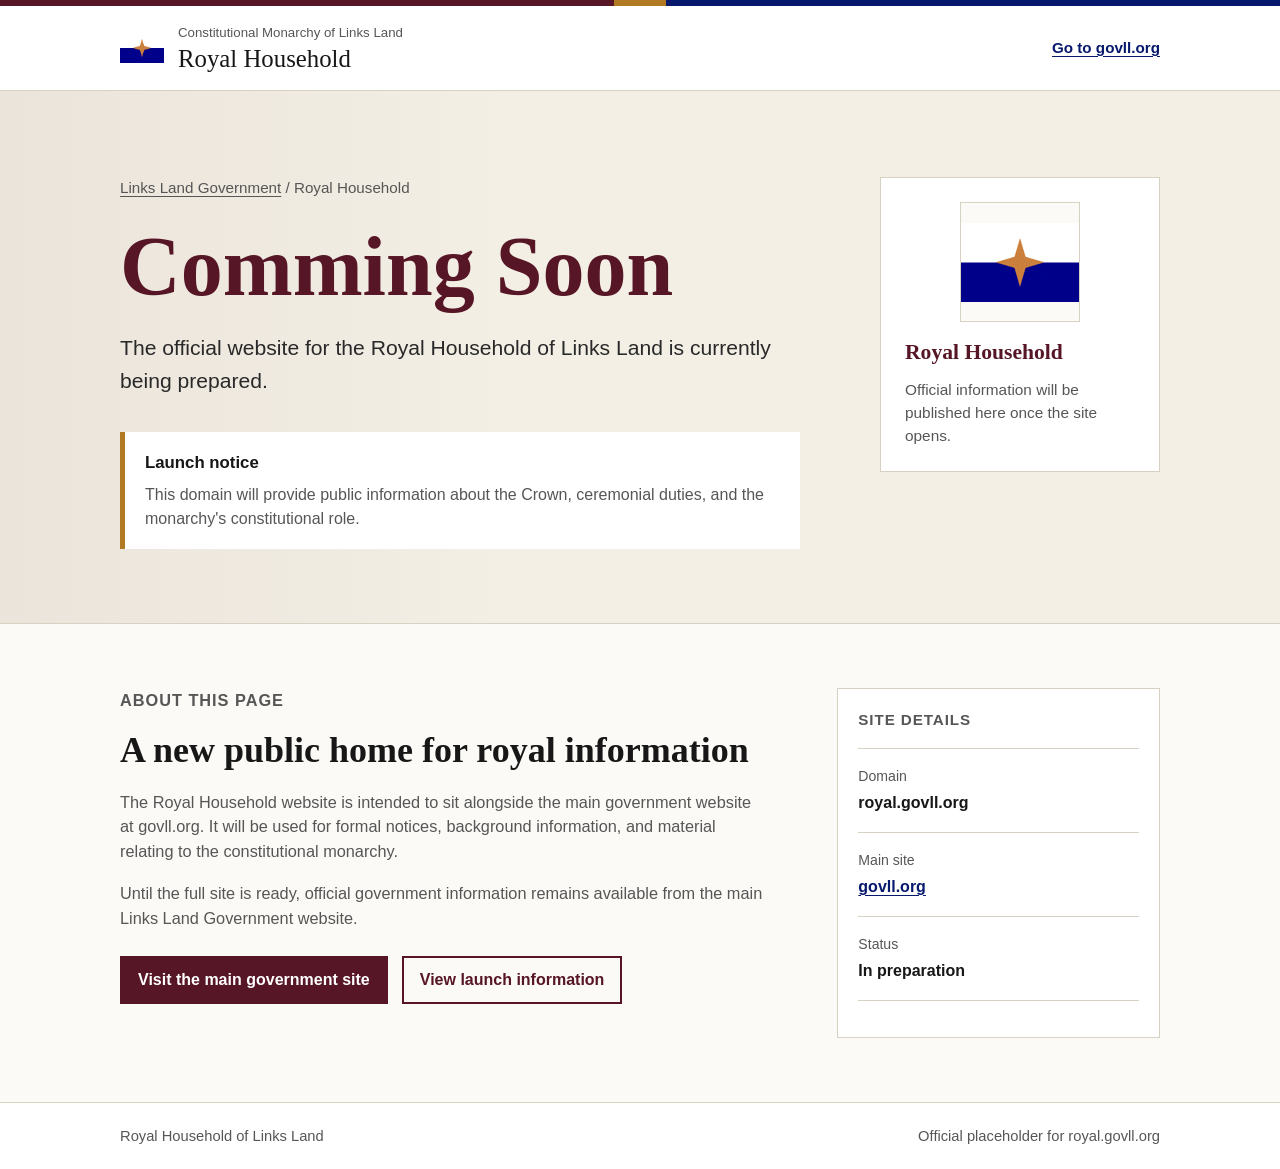
==== index.html @ cb1fd9d8 "Comming Soon" ====
<!DOCTYPE html>
<html lang="en">
<head>
  <meta charset="UTF-8" />
  <meta name="viewport" content="width=device-width, initial-scale=1.0" />
  <title>Royal Household of Links Land | Comming Soon</title>
  <meta name="description" content="Official placeholder page for the Royal Household of Links Land." />
  <style>
    :root {
      --ink: #171717;
      --muted: #565656;
      --border: #d7d1c2;
      --paper: #fbfaf6;
      --cream: #f3efe5;
      --maroon: #571626;
      --navy: #07196d;
      --gold: #b17922;
      --focus: #ffdd00;
    }

    * {
      box-sizing: border-box;
    }

    html {
      min-height: 100%;
      background: var(--paper);
    }

    body {
      min-height: 100%;
      margin: 0;
      color: var(--ink);
      background: var(--paper);
      font-family: Arial, Helvetica, sans-serif;
      font-size: 16px;
      line-height: 1.5;
    }

    a {
      color: var(--navy);
      text-decoration-thickness: 1px;
      text-underline-offset: 0.18em;
    }

    a:focus-visible,
    button:focus-visible {
      outline: 3px solid var(--focus);
      outline-offset: 2px;
    }

    .top-strip {
      height: 6px;
      background: linear-gradient(90deg, var(--maroon) 0 48%, var(--gold) 48% 52%, var(--navy) 52% 100%);
    }

    .wrap {
      width: min(1040px, calc(100% - 32px));
      margin: 0 auto;
    }

    .masthead {
      border-bottom: 1px solid var(--border);
      background: #fff;
    }

    .masthead-inner {
      min-height: 84px;
      display: flex;
      align-items: center;
      justify-content: space-between;
      gap: 24px;
      padding: 16px 0;
    }

    .identity {
      display: flex;
      align-items: center;
      gap: 14px;
      min-width: 0;
      color: inherit;
      text-decoration: none;
    }

    .identity img {
      width: 44px;
      height: 44px;
      object-fit: contain;
      flex: 0 0 auto;
    }

    .identity-text {
      display: grid;
      gap: 2px;
      min-width: 0;
    }

    .department {
      color: var(--muted);
      font-size: 0.83rem;
    }

    .site-name {
      color: var(--ink);
      font-family: Georgia, "Times New Roman", serif;
      font-size: clamp(1.22rem, 3vw, 1.55rem);
      line-height: 1.15;
    }

    .main-site {
      flex: 0 0 auto;
      font-weight: 700;
      font-size: 0.95rem;
    }

    .hero {
      padding: clamp(46px, 8vw, 86px) 0 clamp(42px, 7vw, 74px);
      border-bottom: 1px solid var(--border);
      background:
        linear-gradient(90deg, rgba(87, 22, 38, 0.05), transparent 40%),
        var(--cream);
    }

    .hero-grid {
      display: grid;
      grid-template-columns: minmax(0, 1fr) 280px;
      gap: clamp(34px, 6vw, 74px);
      align-items: start;
    }

    .breadcrumb {
      margin: 0 0 26px;
      color: var(--muted);
      font-size: 0.95rem;
    }

    .breadcrumb a {
      color: var(--muted);
    }

    h1 {
      max-width: 760px;
      margin: 0;
      font-family: Georgia, "Times New Roman", serif;
      font-size: clamp(2.65rem, 8vw, 5.25rem);
      line-height: 0.98;
      letter-spacing: 0;
      color: var(--maroon);
    }

    .lead {
      max-width: 680px;
      margin: 24px 0 0;
      color: #292929;
      font-size: clamp(1.1rem, 2.5vw, 1.32rem);
      line-height: 1.55;
    }

    .notice {
      margin-top: 34px;
      max-width: 680px;
      padding: 18px 20px;
      border-left: 5px solid var(--gold);
      background: #fff;
    }

    .notice h2 {
      margin: 0 0 8px;
      font-size: 1.05rem;
    }

    .notice p {
      margin: 0;
      color: var(--muted);
    }

    .crest-panel {
      border: 1px solid var(--border);
      background: #fff;
      padding: 24px;
    }

    .crest-panel img {
      display: block;
      width: 120px;
      height: 120px;
      object-fit: contain;
      margin: 0 auto 18px;
      border: 1px solid var(--border);
      background: var(--paper);
    }

    .crest-panel h2 {
      margin: 0;
      font-family: Georgia, "Times New Roman", serif;
      font-size: 1.35rem;
      line-height: 1.2;
      color: var(--maroon);
    }

    .crest-panel p {
      margin: 12px 0 0;
      color: var(--muted);
      font-size: 0.96rem;
    }

    .content {
      padding: clamp(36px, 6vw, 64px) 0;
      background: var(--paper);
    }

    .content-grid {
      display: grid;
      grid-template-columns: 2fr 1fr;
      gap: clamp(30px, 6vw, 72px);
      align-items: start;
    }

    .section-label {
      margin: 0 0 8px;
      color: var(--maroon);
      font-size: 0.86rem;
      font-weight: 700;
      letter-spacing: 0.06em;
      text-transform: uppercase;
    }

    .content h2 {
      margin: 0 0 18px;
      font-family: Georgia, "Times New Roman", serif;
      font-size: clamp(1.7rem, 4vw, 2.25rem);
      line-height: 1.15;
    }

    .content p {
      max-width: 680px;
      margin: 0 0 18px;
      color: var(--muted);
      font-size: 1.02rem;
    }

    .facts {
      border-top: 1px solid var(--border);
    }

    .fact {
      padding: 17px 0;
      border-bottom: 1px solid var(--border);
    }

    .fact dt {
      margin: 0 0 4px;
      color: var(--muted);
      font-size: 0.88rem;
    }

    .fact dd {
      margin: 0;
      font-weight: 700;
    }

    .actions {
      display: flex;
      flex-wrap: wrap;
      gap: 14px;
      margin-top: 26px;
    }

    .button {
      display: inline-flex;
      min-height: 44px;
      align-items: center;
      justify-content: center;
      padding: 10px 16px;
      border: 2px solid var(--maroon);
      color: #fff;
      background: var(--maroon);
      font-weight: 700;
      text-decoration: none;
    }

    .button.secondary {
      color: var(--maroon);
      background: transparent;
    }

    .sidebar {
      padding: 20px;
      border: 1px solid var(--border);
      background: #fff;
    }

    .sidebar h2 {
      margin-bottom: 12px;
      font-size: 1.25rem;
    }

    .sidebar p {
      margin: 0;
      font-size: 0.95rem;
    }

    .footer {
      border-top: 1px solid var(--border);
      background: #fff;
    }

    .footer-inner {
      padding: 22px 0;
      display: flex;
      align-items: center;
      justify-content: space-between;
      gap: 20px;
      color: var(--muted);
      font-size: 0.92rem;
    }

    @media (max-width: 760px) {
      .masthead-inner,
      .footer-inner {
        align-items: flex-start;
        flex-direction: column;
      }

      .hero-grid,
      .content-grid {
        grid-template-columns: 1fr;
      }

      .crest-panel {
        max-width: 360px;
      }

      .main-site {
        font-size: 0.9rem;
      }
    }

    @media (max-width: 460px) {
      .wrap {
        width: min(100% - 24px, 1040px);
      }

      .identity {
        align-items: flex-start;
      }

      .identity img {
        width: 38px;
        height: 38px;
      }

      h1 {
        font-size: clamp(2.55rem, 17vw, 4rem);
      }

      .button {
        width: 100%;
      }
    }

a:active {
    border: 3px dotted var(--maroon);
}

::selection {
  background: var(--maroon);  
  color: white; /* optional */
}

/* Firefox needs its own selector */
::-moz-selection {
  background: var(--maroon);
  color: white;
}
  </style>
</head>
<body>
  <div class="top-strip" aria-hidden="true"></div>

  <header class="masthead">
    <div class="wrap masthead-inner">
      <a class="identity" href="https://royal.govll.org" aria-label="Royal Household of Links Land">
        <img src="assets/links-land-flag.png" alt="" />
        <span class="identity-text">
          <span class="department">Constitutional Monarchy of Links Land</span>
          <span class="site-name">Royal Household</span>
        </span>
      </a>
      <a class="main-site" href="https://govll.org" target="_blank" rel="noopener noreferrer">Go to govll.org</a>
    </div>
  </header>

  <main>
    <section class="hero">
      <div class="wrap hero-grid">
        <div>
          <p class="breadcrumb"><a href="https://govll.org" target="_blank" rel="noopener noreferrer">Links Land Government</a> / Royal Household</p>
          <h1>Comming Soon</h1>
          <p class="lead">The official website for the Royal Household of Links Land is currently being prepared.</p>

          <div class="notice" role="note" aria-label="Launch notice">
            <h2>Launch notice</h2>
            <p>This domain will provide public information about the Crown, ceremonial duties, and the monarchy's constitutional role.</p>
          </div>
        </div>

        <aside class="crest-panel" aria-label="Links Land flag">
          <img src="assets/links-land-flag.png" alt="Flag of Links Land" />
          <h2>Royal Household</h2>
          <p>Official information will be published here once the site opens.</p>
        </aside>
      </div>
    </section>

    <section class="content" id="launch-information">
      <div class="wrap content-grid">
        <div>
          <p class="section-label">About this page</p>
          <h2>A new public home for royal information</h2>
          <p>The Royal Household website is intended to sit alongside the main government website at govll.org. It will be used for formal notices, background information, and material relating to the constitutional monarchy.</p>
          <p>Until the full site is ready, official government information remains available from the main Links Land Government website.</p>

          <div class="actions" aria-label="Useful links">
            <a class="button" href="https://govll.org" target="_blank" rel="noopener noreferrer">Visit the main government site</a>
            <a class="button secondary" href="#launch-information">View launch information</a>
          </div>
        </div>

        <aside class="sidebar" aria-label="Site details">
          <p class="section-label">Site details</p>
          <dl class="facts">
            <div class="fact">
              <dt>Domain</dt>
              <dd>royal.govll.org</dd>
            </div>
            <div class="fact">
              <dt>Main site</dt>
              <dd><a href="https://govll.org" target="_blank" rel="noopener noreferrer">govll.org</a></dd>
            </div>
            <div class="fact">
              <dt>Status</dt>
              <dd>In preparation</dd>
            </div>
          </dl>
        </aside>
      </div>
    </section>
  </main>

  <footer class="footer">
    <div class="wrap footer-inner">
      <span>Royal Household of Links Land</span>
      <span>Official placeholder for royal.govll.org</span>
    </div>
  </footer>
</body>
</html>
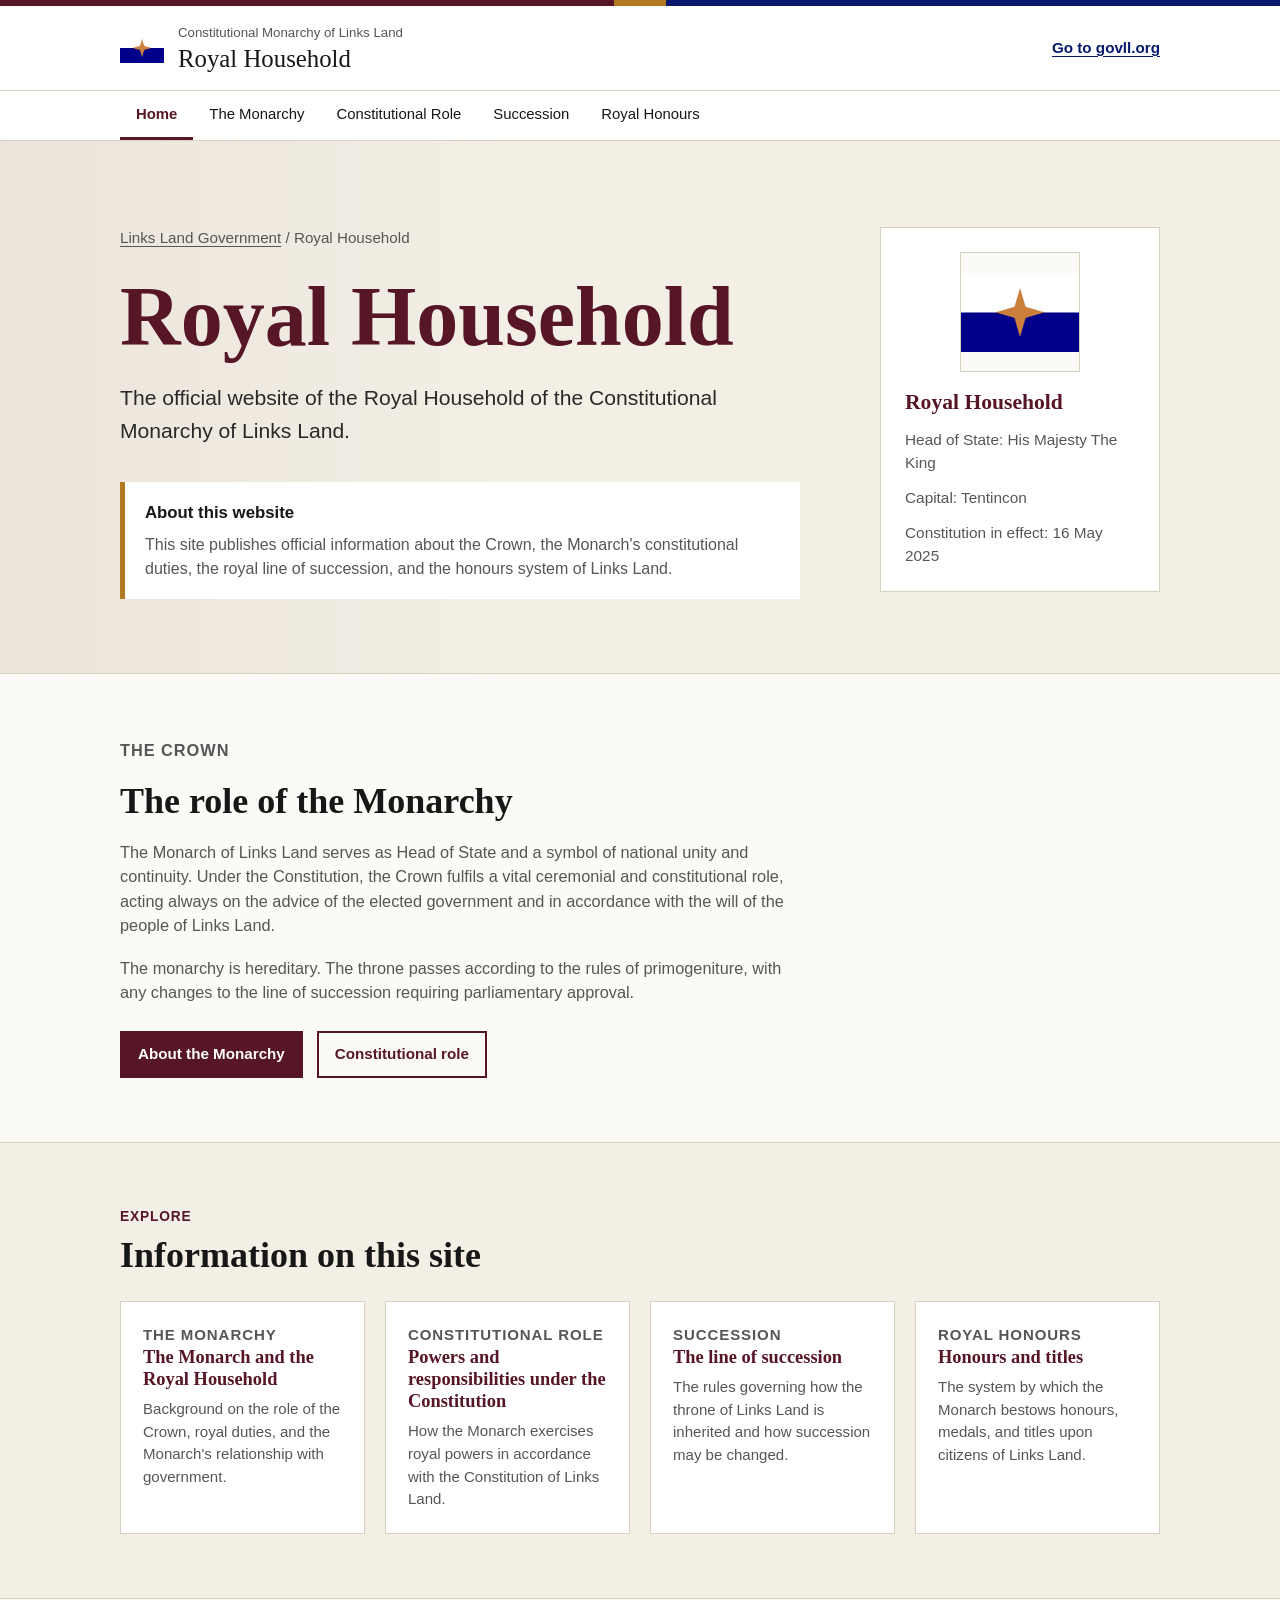
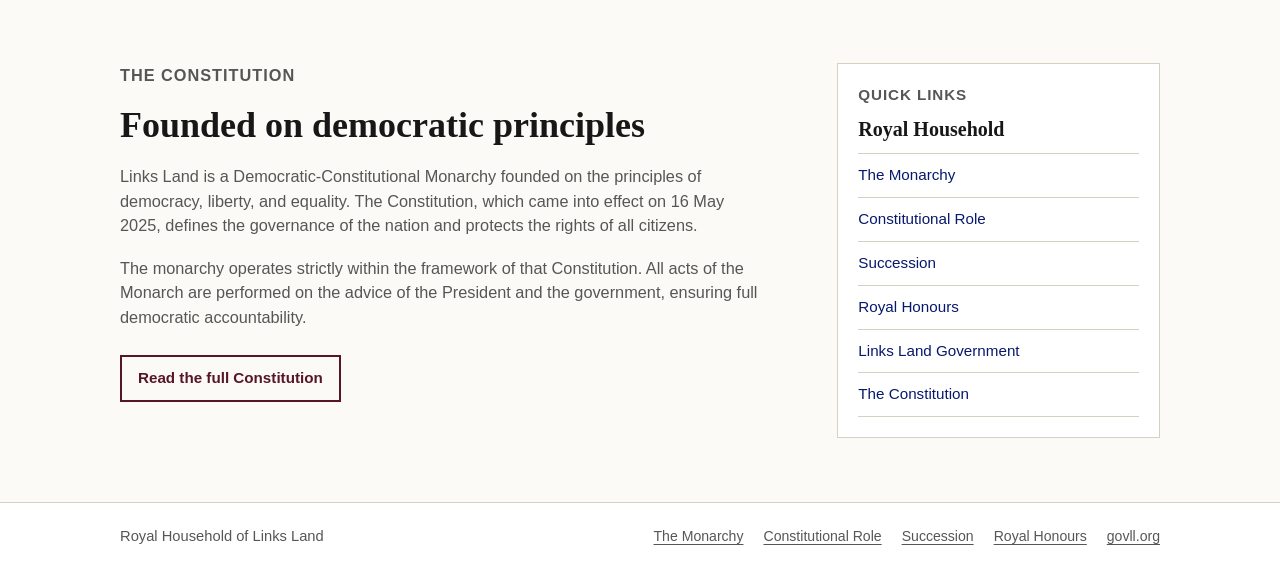
==== commit 7832e6cf: "Royal Website" ====
--- a/index.html
+++ b/index.html
@@ -3,446 +3,130 @@
 <head>
   <meta charset="UTF-8" />
   <meta name="viewport" content="width=device-width, initial-scale=1.0" />
-  <title>Royal Household of Links Land | Comming Soon</title>
-  <meta name="description" content="Official placeholder page for the Royal Household of Links Land." />
-  <style>
-    :root {
-      --ink: #171717;
-      --muted: #565656;
-      --border: #d7d1c2;
-      --paper: #fbfaf6;
-      --cream: #f3efe5;
-      --maroon: #571626;
-      --navy: #07196d;
-      --gold: #b17922;
-      --focus: #ffdd00;
-    }
-
-    * {
-      box-sizing: border-box;
-    }
-
-    html {
-      min-height: 100%;
-      background: var(--paper);
-    }
-
-    body {
-      min-height: 100%;
-      margin: 0;
-      color: var(--ink);
-      background: var(--paper);
-      font-family: Arial, Helvetica, sans-serif;
-      font-size: 16px;
-      line-height: 1.5;
-    }
-
-    a {
-      color: var(--navy);
-      text-decoration-thickness: 1px;
-      text-underline-offset: 0.18em;
-    }
-
-    a:focus-visible,
-    button:focus-visible {
-      outline: 3px solid var(--focus);
-      outline-offset: 2px;
-    }
-
-    .top-strip {
-      height: 6px;
-      background: linear-gradient(90deg, var(--maroon) 0 48%, var(--gold) 48% 52%, var(--navy) 52% 100%);
-    }
-
-    .wrap {
-      width: min(1040px, calc(100% - 32px));
-      margin: 0 auto;
-    }
-
-    .masthead {
-      border-bottom: 1px solid var(--border);
-      background: #fff;
-    }
-
-    .masthead-inner {
-      min-height: 84px;
-      display: flex;
-      align-items: center;
-      justify-content: space-between;
-      gap: 24px;
-      padding: 16px 0;
-    }
-
-    .identity {
-      display: flex;
-      align-items: center;
-      gap: 14px;
-      min-width: 0;
-      color: inherit;
-      text-decoration: none;
-    }
-
-    .identity img {
-      width: 44px;
-      height: 44px;
-      object-fit: contain;
-      flex: 0 0 auto;
-    }
-
-    .identity-text {
-      display: grid;
-      gap: 2px;
-      min-width: 0;
-    }
-
-    .department {
-      color: var(--muted);
-      font-size: 0.83rem;
-    }
-
-    .site-name {
-      color: var(--ink);
-      font-family: Georgia, "Times New Roman", serif;
-      font-size: clamp(1.22rem, 3vw, 1.55rem);
-      line-height: 1.15;
-    }
-
-    .main-site {
-      flex: 0 0 auto;
-      font-weight: 700;
-      font-size: 0.95rem;
-    }
-
-    .hero {
-      padding: clamp(46px, 8vw, 86px) 0 clamp(42px, 7vw, 74px);
-      border-bottom: 1px solid var(--border);
-      background:
-        linear-gradient(90deg, rgba(87, 22, 38, 0.05), transparent 40%),
-        var(--cream);
-    }
-
-    .hero-grid {
-      display: grid;
-      grid-template-columns: minmax(0, 1fr) 280px;
-      gap: clamp(34px, 6vw, 74px);
-      align-items: start;
-    }
-
-    .breadcrumb {
-      margin: 0 0 26px;
-      color: var(--muted);
-      font-size: 0.95rem;
-    }
-
-    .breadcrumb a {
-      color: var(--muted);
-    }
-
-    h1 {
-      max-width: 760px;
-      margin: 0;
-      font-family: Georgia, "Times New Roman", serif;
-      font-size: clamp(2.65rem, 8vw, 5.25rem);
-      line-height: 0.98;
-      letter-spacing: 0;
-      color: var(--maroon);
-    }
-
-    .lead {
-      max-width: 680px;
-      margin: 24px 0 0;
-      color: #292929;
-      font-size: clamp(1.1rem, 2.5vw, 1.32rem);
-      line-height: 1.55;
-    }
-
-    .notice {
-      margin-top: 34px;
-      max-width: 680px;
-      padding: 18px 20px;
-      border-left: 5px solid var(--gold);
-      background: #fff;
-    }
-
-    .notice h2 {
-      margin: 0 0 8px;
-      font-size: 1.05rem;
-    }
-
-    .notice p {
-      margin: 0;
-      color: var(--muted);
-    }
-
-    .crest-panel {
-      border: 1px solid var(--border);
-      background: #fff;
-      padding: 24px;
-    }
-
-    .crest-panel img {
-      display: block;
-      width: 120px;
-      height: 120px;
-      object-fit: contain;
-      margin: 0 auto 18px;
-      border: 1px solid var(--border);
-      background: var(--paper);
-    }
-
-    .crest-panel h2 {
-      margin: 0;
-      font-family: Georgia, "Times New Roman", serif;
-      font-size: 1.35rem;
-      line-height: 1.2;
-      color: var(--maroon);
-    }
-
-    .crest-panel p {
-      margin: 12px 0 0;
-      color: var(--muted);
-      font-size: 0.96rem;
-    }
-
-    .content {
-      padding: clamp(36px, 6vw, 64px) 0;
-      background: var(--paper);
-    }
-
-    .content-grid {
-      display: grid;
-      grid-template-columns: 2fr 1fr;
-      gap: clamp(30px, 6vw, 72px);
-      align-items: start;
-    }
-
-    .section-label {
-      margin: 0 0 8px;
-      color: var(--maroon);
-      font-size: 0.86rem;
-      font-weight: 700;
-      letter-spacing: 0.06em;
-      text-transform: uppercase;
-    }
-
-    .content h2 {
-      margin: 0 0 18px;
-      font-family: Georgia, "Times New Roman", serif;
-      font-size: clamp(1.7rem, 4vw, 2.25rem);
-      line-height: 1.15;
-    }
-
-    .content p {
-      max-width: 680px;
-      margin: 0 0 18px;
-      color: var(--muted);
-      font-size: 1.02rem;
-    }
-
-    .facts {
-      border-top: 1px solid var(--border);
-    }
-
-    .fact {
-      padding: 17px 0;
-      border-bottom: 1px solid var(--border);
-    }
-
-    .fact dt {
-      margin: 0 0 4px;
-      color: var(--muted);
-      font-size: 0.88rem;
-    }
-
-    .fact dd {
-      margin: 0;
-      font-weight: 700;
-    }
-
-    .actions {
-      display: flex;
-      flex-wrap: wrap;
-      gap: 14px;
-      margin-top: 26px;
-    }
-
-    .button {
-      display: inline-flex;
-      min-height: 44px;
-      align-items: center;
-      justify-content: center;
-      padding: 10px 16px;
-      border: 2px solid var(--maroon);
-      color: #fff;
-      background: var(--maroon);
-      font-weight: 700;
-      text-decoration: none;
-    }
-
-    .button.secondary {
-      color: var(--maroon);
-      background: transparent;
-    }
-
-    .sidebar {
-      padding: 20px;
-      border: 1px solid var(--border);
-      background: #fff;
-    }
-
-    .sidebar h2 {
-      margin-bottom: 12px;
-      font-size: 1.25rem;
-    }
-
-    .sidebar p {
-      margin: 0;
-      font-size: 0.95rem;
-    }
-
-    .footer {
-      border-top: 1px solid var(--border);
-      background: #fff;
-    }
-
-    .footer-inner {
-      padding: 22px 0;
-      display: flex;
-      align-items: center;
-      justify-content: space-between;
-      gap: 20px;
-      color: var(--muted);
-      font-size: 0.92rem;
-    }
-
-    @media (max-width: 760px) {
-      .masthead-inner,
-      .footer-inner {
-        align-items: flex-start;
-        flex-direction: column;
-      }
-
-      .hero-grid,
-      .content-grid {
-        grid-template-columns: 1fr;
-      }
-
-      .crest-panel {
-        max-width: 360px;
-      }
-
-      .main-site {
-        font-size: 0.9rem;
-      }
-    }
-
-    @media (max-width: 460px) {
-      .wrap {
-        width: min(100% - 24px, 1040px);
-      }
-
-      .identity {
-        align-items: flex-start;
-      }
-
-      .identity img {
-        width: 38px;
-        height: 38px;
-      }
-
-      h1 {
-        font-size: clamp(2.55rem, 17vw, 4rem);
-      }
-
-      .button {
-        width: 100%;
-      }
-    }
-
-a:active {
-    border: 3px dotted var(--maroon);
-}
-
-::selection {
-  background: var(--maroon);  
-  color: white; /* optional */
-}
-
-/* Firefox needs its own selector */
-::-moz-selection {
-  background: var(--maroon);
-  color: white;
-}
-  </style>
+  <title>Royal Household of Links Land</title>
+  <meta name="description" content="Official website of the Royal Household of the Constitutional Monarchy of Links Land." />
+  <link rel="stylesheet" href="/assets/style.css" />
 </head>
 <body>
   <div class="top-strip" aria-hidden="true"></div>
 
   <header class="masthead">
     <div class="wrap masthead-inner">
-      <a class="identity" href="https://royal.govll.org" aria-label="Royal Household of Links Land">
-        <img src="assets/links-land-flag.png" alt="" />
+      <a class="identity" href="/" aria-label="Royal Household of Links Land — home">
+        <img src="/assets/links-land-flag.png" alt="" />
         <span class="identity-text">
           <span class="department">Constitutional Monarchy of Links Land</span>
           <span class="site-name">Royal Household</span>
         </span>
       </a>
-      <a class="main-site" href="https://govll.org" target="_blank" rel="noopener noreferrer">Go to govll.org</a>
+      <a class="nav-right" href="https://govll.org" target="_blank" rel="noopener noreferrer">Go to govll.org</a>
     </div>
   </header>
+
+  <nav class="primary-nav" aria-label="Main navigation">
+    <div class="wrap" style="display:flex; justify-content:space-between; align-items:center;">
+      <ul>
+        <li><a href="/" aria-current="page">Home</a></li>
+        <li><a href="/monarchy">The Monarchy</a></li>
+        <li><a href="/constitution">Constitutional Role</a></li>
+        <li><a href="/succession">Succession</a></li>
+        <li><a href="/honours">Royal Honours</a></li>
+      </ul>
+    </div>
+  </nav>
 
   <main>
     <section class="hero">
       <div class="wrap hero-grid">
         <div>
           <p class="breadcrumb"><a href="https://govll.org" target="_blank" rel="noopener noreferrer">Links Land Government</a> / Royal Household</p>
-          <h1>Comming Soon</h1>
-          <p class="lead">The official website for the Royal Household of Links Land is currently being prepared.</p>
+          <h1>Royal Household</h1>
+          <p class="lead">The official website of the Royal Household of the Constitutional Monarchy of Links Land.</p>
 
-          <div class="notice" role="note" aria-label="Launch notice">
-            <h2>Launch notice</h2>
-            <p>This domain will provide public information about the Crown, ceremonial duties, and the monarchy's constitutional role.</p>
+          <div class="notice" role="note">
+            <h2>About this website</h2>
+            <p>This site publishes official information about the Crown, the Monarch's constitutional duties, the royal line of succession, and the honours system of Links Land.</p>
           </div>
         </div>
 
-        <aside class="crest-panel" aria-label="Links Land flag">
-          <img src="assets/links-land-flag.png" alt="Flag of Links Land" />
+        <aside class="panel" aria-label="Royal Household">
+          <img src="/assets/links-land-flag.png" alt="Flag of Links Land" />
           <h2>Royal Household</h2>
-          <p>Official information will be published here once the site opens.</p>
+          <p>Head of State: His Majesty The King</p>
+          <p>Capital: Tentincon</p>
+          <p>Constitution in effect: 16 May 2025</p>
         </aside>
       </div>
     </section>
 
-    <section class="content" id="launch-information">
+    <section class="content">
+      <div class="wrap">
+        <p class="section-label">The Crown</p>
+        <h2>The role of the Monarchy</h2>
+        <p>The Monarch of Links Land serves as Head of State and a symbol of national unity and continuity. Under the Constitution, the Crown fulfils a vital ceremonial and constitutional role, acting always on the advice of the elected government and in accordance with the will of the people of Links Land.</p>
+        <p>The monarchy is hereditary. The throne passes according to the rules of primogeniture, with any changes to the line of succession requiring parliamentary approval.</p>
+
+        <div class="actions">
+          <a class="button" href="/monarchy">About the Monarchy</a>
+          <a class="button secondary" href="/constitution">Constitutional role</a>
+        </div>
+      </div>
+    </section>
+
+    <div class="alt-band">
+      <div class="wrap">
+        <p class="section-label">Explore</p>
+        <h2 style="margin:0 0 24px; font-family:Georgia,'Times New Roman',serif; font-size:clamp(1.7rem,4vw,2.25rem); line-height:1.15;">Information on this site</h2>
+        <div class="card-grid">
+          <a class="card" href="/monarchy">
+            <p class="card-label">The Monarchy</p>
+            <h3>The Monarch and the Royal Household</h3>
+            <p>Background on the role of the Crown, royal duties, and the Monarch's relationship with government.</p>
+          </a>
+          <a class="card" href="/constitution">
+            <p class="card-label">Constitutional Role</p>
+            <h3>Powers and responsibilities under the Constitution</h3>
+            <p>How the Monarch exercises royal powers in accordance with the Constitution of Links Land.</p>
+          </a>
+          <a class="card" href="/succession">
+            <p class="card-label">Succession</p>
+            <h3>The line of succession</h3>
+            <p>The rules governing how the throne of Links Land is inherited and how succession may be changed.</p>
+          </a>
+          <a class="card" href="/honours">
+            <p class="card-label">Royal Honours</p>
+            <h3>Honours and titles</h3>
+            <p>The system by which the Monarch bestows honours, medals, and titles upon citizens of Links Land.</p>
+          </a>
+        </div>
+      </div>
+    </div>
+
+    <section class="content">
       <div class="wrap content-grid">
         <div>
-          <p class="section-label">About this page</p>
-          <h2>A new public home for royal information</h2>
-          <p>The Royal Household website is intended to sit alongside the main government website at govll.org. It will be used for formal notices, background information, and material relating to the constitutional monarchy.</p>
-          <p>Until the full site is ready, official government information remains available from the main Links Land Government website.</p>
-
-          <div class="actions" aria-label="Useful links">
-            <a class="button" href="https://govll.org" target="_blank" rel="noopener noreferrer">Visit the main government site</a>
-            <a class="button secondary" href="#launch-information">View launch information</a>
+          <p class="section-label">The Constitution</p>
+          <h2>Founded on democratic principles</h2>
+          <p>Links Land is a Democratic-Constitutional Monarchy founded on the principles of democracy, liberty, and equality. The Constitution, which came into effect on 16 May 2025, defines the governance of the nation and protects the rights of all citizens.</p>
+          <p>The monarchy operates strictly within the framework of that Constitution. All acts of the Monarch are performed on the advice of the President and the government, ensuring full democratic accountability.</p>
+          <div class="actions">
+            <a class="button secondary" href="https://govll.org/constitution/" target="_blank" rel="noopener noreferrer">Read the full Constitution</a>
           </div>
         </div>
 
-        <aside class="sidebar" aria-label="Site details">
-          <p class="section-label">Site details</p>
-          <dl class="facts">
-            <div class="fact">
-              <dt>Domain</dt>
-              <dd>royal.govll.org</dd>
-            </div>
-            <div class="fact">
-              <dt>Main site</dt>
-              <dd><a href="https://govll.org" target="_blank" rel="noopener noreferrer">govll.org</a></dd>
-            </div>
-            <div class="fact">
-              <dt>Status</dt>
-              <dd>In preparation</dd>
-            </div>
-          </dl>
+        <aside class="sidebar">
+          <p class="section-label">Quick links</p>
+          <h2>Royal Household</h2>
+          <nav aria-label="Section links">
+            <ul class="sidebar-nav">
+              <li><a href="/monarchy">The Monarchy</a></li>
+              <li><a href="/constitution">Constitutional Role</a></li>
+              <li><a href="/succession">Succession</a></li>
+              <li><a href="/honours">Royal Honours</a></li>
+              <li><a href="https://govll.org" target="_blank" rel="noopener noreferrer">Links Land Government</a></li>
+              <li><a href="https://govll.org/constitution/" target="_blank" rel="noopener noreferrer">The Constitution</a></li>
+            </ul>
+          </nav>
         </aside>
       </div>
     </section>
@@ -451,7 +135,13 @@
   <footer class="footer">
     <div class="wrap footer-inner">
       <span>Royal Household of Links Land</span>
-      <span>Official placeholder for royal.govll.org</span>
+      <nav class="footer-links" aria-label="Footer links">
+        <a href="/monarchy">The Monarchy</a>
+        <a href="/constitution">Constitutional Role</a>
+        <a href="/succession">Succession</a>
+        <a href="/honours">Royal Honours</a>
+        <a href="https://govll.org" target="_blank" rel="noopener noreferrer">govll.org</a>
+      </nav>
     </div>
   </footer>
 </body>
--- a/assets/style.css
+++ b/assets/style.css
@@ -0,0 +1,432 @@
+/* ============================================================
+   Royal Household of Links Land — Shared Stylesheet
+   Matches the govll.org aesthetic exactly
+   ============================================================ */
+
+:root {
+  --ink:    #171717;
+  --muted:  #565656;
+  --border: #d7d1c2;
+  --paper:  #fbfaf6;
+  --cream:  #f3efe5;
+  --maroon: #571626;
+  --navy:   #07196d;
+  --gold:   #b17922;
+  --focus:  #ffdd00;
+}
+
+*, *::before, *::after { box-sizing: border-box; }
+
+html { min-height: 100%; background: var(--paper); }
+
+body {
+  min-height: 100%;
+  margin: 0;
+  color: var(--ink);
+  background: var(--paper);
+  font-family: Arial, Helvetica, sans-serif;
+  font-size: 16px;
+  line-height: 1.5;
+}
+
+a {
+  color: var(--navy);
+  text-decoration-thickness: 1px;
+  text-underline-offset: 0.18em;
+}
+
+a:focus-visible, button:focus-visible {
+  outline: 3px solid var(--focus);
+  outline-offset: 2px;
+}
+
+a:active { border: 3px dotted var(--maroon); }
+
+::selection         { background: var(--maroon); color: #fff; }
+::-moz-selection    { background: var(--maroon); color: #fff; }
+
+/* ---- TOP STRIP ---- */
+.top-strip {
+  height: 6px;
+  background: linear-gradient(90deg, var(--maroon) 0 48%, var(--gold) 48% 52%, var(--navy) 52% 100%);
+}
+
+/* ---- LAYOUT ---- */
+.wrap {
+  width: min(1040px, calc(100% - 32px));
+  margin: 0 auto;
+}
+
+/* ---- MASTHEAD ---- */
+.masthead {
+  border-bottom: 1px solid var(--border);
+  background: #fff;
+}
+
+.masthead-inner {
+  min-height: 84px;
+  display: flex;
+  align-items: center;
+  justify-content: space-between;
+  gap: 24px;
+  padding: 16px 0;
+}
+
+.identity {
+  display: flex;
+  align-items: center;
+  gap: 14px;
+  min-width: 0;
+  color: inherit;
+  text-decoration: none;
+}
+
+.identity img {
+  width: 44px;
+  height: 44px;
+  object-fit: contain;
+  flex: 0 0 auto;
+}
+
+.identity-text { display: grid; gap: 2px; min-width: 0; }
+.department { color: var(--muted); font-size: 0.83rem; }
+
+.site-name {
+  color: var(--ink);
+  font-family: Georgia, "Times New Roman", serif;
+  font-size: clamp(1.22rem, 3vw, 1.55rem);
+  line-height: 1.15;
+}
+
+/* ---- NAV ---- */
+.primary-nav {
+  border-bottom: 1px solid var(--border);
+  background: #fff;
+}
+
+.primary-nav ul {
+  list-style: none;
+  margin: 0;
+  padding: 0;
+  display: flex;
+  flex-wrap: wrap;
+  gap: 0;
+}
+
+.primary-nav a {
+  display: block;
+  padding: 12px 16px;
+  color: var(--ink);
+  text-decoration: none;
+  font-size: 0.93rem;
+  border-bottom: 3px solid transparent;
+  transition: border-color 0.15s, color 0.15s;
+}
+
+.primary-nav a:hover {
+  color: var(--maroon);
+  border-bottom-color: var(--gold);
+}
+
+.primary-nav a[aria-current="page"] {
+  color: var(--maroon);
+  border-bottom-color: var(--maroon);
+  font-weight: 700;
+}
+
+.nav-right {
+  flex: 0 0 auto;
+  font-weight: 700;
+  font-size: 0.95rem;
+  align-self: center;
+}
+
+/* ---- BREADCRUMB ---- */
+.breadcrumb {
+  margin: 0 0 26px;
+  color: var(--muted);
+  font-size: 0.95rem;
+}
+
+.breadcrumb a { color: var(--muted); }
+
+/* ---- HERO (standard) ---- */
+.hero {
+  padding: clamp(46px, 8vw, 86px) 0 clamp(42px, 7vw, 74px);
+  border-bottom: 1px solid var(--border);
+  background: linear-gradient(90deg, rgba(87,22,38,0.05), transparent 40%), var(--cream);
+}
+
+.hero-grid {
+  display: grid;
+  grid-template-columns: minmax(0,1fr) 280px;
+  gap: clamp(34px, 6vw, 74px);
+  align-items: start;
+}
+
+h1 {
+  max-width: 760px;
+  margin: 0;
+  font-family: Georgia, "Times New Roman", serif;
+  font-size: clamp(2.65rem, 8vw, 5.25rem);
+  line-height: 0.98;
+  color: var(--maroon);
+}
+
+.lead {
+  max-width: 680px;
+  margin: 24px 0 0;
+  color: #292929;
+  font-size: clamp(1.1rem, 2.5vw, 1.32rem);
+  line-height: 1.55;
+}
+
+/* ---- ASIDE PANEL (crest / info boxes) ---- */
+.panel {
+  border: 1px solid var(--border);
+  background: #fff;
+  padding: 24px;
+}
+
+.panel img {
+  display: block;
+  width: 120px;
+  height: 120px;
+  object-fit: contain;
+  margin: 0 auto 18px;
+  border: 1px solid var(--border);
+  background: var(--paper);
+}
+
+.panel h2 {
+  margin: 0;
+  font-family: Georgia, "Times New Roman", serif;
+  font-size: 1.35rem;
+  line-height: 1.2;
+  color: var(--maroon);
+}
+
+.panel p { margin: 12px 0 0; color: var(--muted); font-size: 0.96rem; }
+
+/* ---- SECTION LABEL ---- */
+.section-label {
+  margin: 0 0 8px;
+  color: var(--maroon);
+  font-size: 0.86rem;
+  font-weight: 700;
+  letter-spacing: 0.06em;
+  text-transform: uppercase;
+}
+
+/* ---- CONTENT SECTION ---- */
+.content {
+  padding: clamp(36px, 6vw, 64px) 0;
+  background: var(--paper);
+}
+
+.content-grid {
+  display: grid;
+  grid-template-columns: 2fr 1fr;
+  gap: clamp(30px, 6vw, 72px);
+  align-items: start;
+}
+
+.content h2 {
+  margin: 0 0 18px;
+  font-family: Georgia, "Times New Roman", serif;
+  font-size: clamp(1.7rem, 4vw, 2.25rem);
+  line-height: 1.15;
+}
+
+.content h3 {
+  margin: 32px 0 10px;
+  font-family: Georgia, "Times New Roman", serif;
+  font-size: 1.25rem;
+  line-height: 1.2;
+}
+
+.content p {
+  max-width: 680px;
+  margin: 0 0 18px;
+  color: var(--muted);
+  font-size: 1.02rem;
+}
+
+/* ---- GOLD BAR NOTICE ---- */
+.notice {
+  margin-top: 34px;
+  max-width: 680px;
+  padding: 18px 20px;
+  border-left: 5px solid var(--gold);
+  background: #fff;
+}
+
+.notice h2 { margin: 0 0 8px; font-size: 1.05rem; }
+.notice p  { margin: 0; color: var(--muted); }
+
+/* ---- RULE LIST ---- */
+.rule-list { list-style: none; margin: 0; padding: 0; border-top: 1px solid var(--border); }
+
+.rule-list li {
+  padding: 18px 0;
+  border-bottom: 1px solid var(--border);
+  display: grid;
+  grid-template-columns: 80px 1fr;
+  gap: 16px;
+}
+
+.rule-tag {
+  font-size: 0.8rem;
+  font-weight: 700;
+  color: var(--maroon);
+  letter-spacing: 0.04em;
+  padding-top: 3px;
+}
+
+.rule-list li h4 {
+  margin: 0 0 4px;
+  font-family: Georgia, "Times New Roman", serif;
+  font-size: 1.05rem;
+}
+
+.rule-list li p { margin: 0; color: var(--muted); font-size: 0.97rem; max-width: none; }
+
+/* ---- FACT TABLE ---- */
+.facts { border-top: 1px solid var(--border); }
+
+.fact { padding: 17px 0; border-bottom: 1px solid var(--border); }
+.fact dt { margin: 0 0 4px; color: var(--muted); font-size: 0.88rem; }
+.fact dd { margin: 0; font-weight: 700; }
+
+/* ---- CARD GRID ---- */
+.card-grid {
+  display: grid;
+  grid-template-columns: repeat(auto-fit, minmax(240px, 1fr));
+  gap: 20px;
+  margin-top: 24px;
+}
+
+.card {
+  border: 1px solid var(--border);
+  background: #fff;
+  padding: 22px;
+  text-decoration: none;
+  color: inherit;
+  display: block;
+  transition: border-color 0.15s;
+}
+
+.card:hover { border-color: var(--maroon); }
+
+.card-label {
+  font-size: 0.8rem;
+  font-weight: 700;
+  color: var(--gold);
+  letter-spacing: 0.06em;
+  text-transform: uppercase;
+  margin-bottom: 6px;
+}
+
+.card h3 {
+  margin: 0 0 8px;
+  font-family: Georgia, "Times New Roman", serif;
+  font-size: 1.15rem;
+  color: var(--maroon);
+  line-height: 1.2;
+}
+
+.card p { margin: 0; color: var(--muted); font-size: 0.94rem; }
+
+/* ---- BUTTONS ---- */
+.actions { display: flex; flex-wrap: wrap; gap: 14px; margin-top: 26px; }
+
+.button {
+  display: inline-flex;
+  min-height: 44px;
+  align-items: center;
+  justify-content: center;
+  padding: 10px 16px;
+  border: 2px solid var(--maroon);
+  color: #fff;
+  background: var(--maroon);
+  font-weight: 700;
+  text-decoration: none;
+  font-size: 0.95rem;
+}
+
+.button.secondary {
+  color: var(--maroon);
+  background: transparent;
+}
+
+.button:hover { opacity: 0.88; }
+
+/* ---- SIDEBAR ---- */
+.sidebar { padding: 20px; border: 1px solid var(--border); background: #fff; }
+.sidebar h2 { margin: 0 0 12px; font-family: Georgia, "Times New Roman", serif; font-size: 1.25rem; }
+.sidebar p { margin: 0 0 12px; font-size: 0.95rem; }
+.sidebar p:last-child { margin-bottom: 0; }
+
+.sidebar-nav { list-style: none; margin: 12px 0 0; padding: 0; border-top: 1px solid var(--border); }
+.sidebar-nav li { border-bottom: 1px solid var(--border); }
+.sidebar-nav a {
+  display: block;
+  padding: 10px 0;
+  color: var(--navy);
+  font-size: 0.95rem;
+  text-decoration: none;
+}
+.sidebar-nav a:hover { color: var(--maroon); text-decoration: underline; }
+.sidebar-nav a[aria-current="page"] { font-weight: 700; color: var(--maroon); }
+
+/* ---- GOLD DIVIDER ---- */
+.gold-divider {
+  border: 0;
+  border-top: 2px solid var(--gold);
+  margin: 32px 0;
+  max-width: 120px;
+}
+
+/* ---- STRIPED CONTENT BAND ---- */
+.alt-band {
+  background: var(--cream);
+  border-top: 1px solid var(--border);
+  border-bottom: 1px solid var(--border);
+  padding: clamp(36px, 6vw, 64px) 0;
+}
+
+/* ---- FOOTER ---- */
+.footer { border-top: 1px solid var(--border); background: #fff; }
+
+.footer-inner {
+  padding: 22px 0;
+  display: flex;
+  align-items: center;
+  justify-content: space-between;
+  gap: 20px;
+  color: var(--muted);
+  font-size: 0.92rem;
+  flex-wrap: wrap;
+}
+
+.footer-links { display: flex; gap: 20px; flex-wrap: wrap; }
+.footer-links a { color: var(--muted); font-size: 0.88rem; }
+.footer-links a:hover { color: var(--navy); }
+
+/* ---- RESPONSIVE ---- */
+@media (max-width: 760px) {
+  .masthead-inner, .footer-inner { align-items: flex-start; flex-direction: column; }
+  .hero-grid, .content-grid { grid-template-columns: 1fr; }
+  .panel { max-width: 360px; }
+  .primary-nav ul { gap: 0; }
+  .primary-nav a { padding: 10px 12px; font-size: 0.88rem; }
+  .rule-list li { grid-template-columns: 60px 1fr; }
+}
+
+@media (max-width: 460px) {
+  .wrap { width: min(100% - 24px, 1040px); }
+  .identity { align-items: flex-start; }
+  .identity img { width: 38px; height: 38px; }
+  h1 { font-size: clamp(2.55rem, 17vw, 4rem); }
+  .button { width: 100%; }
+}
